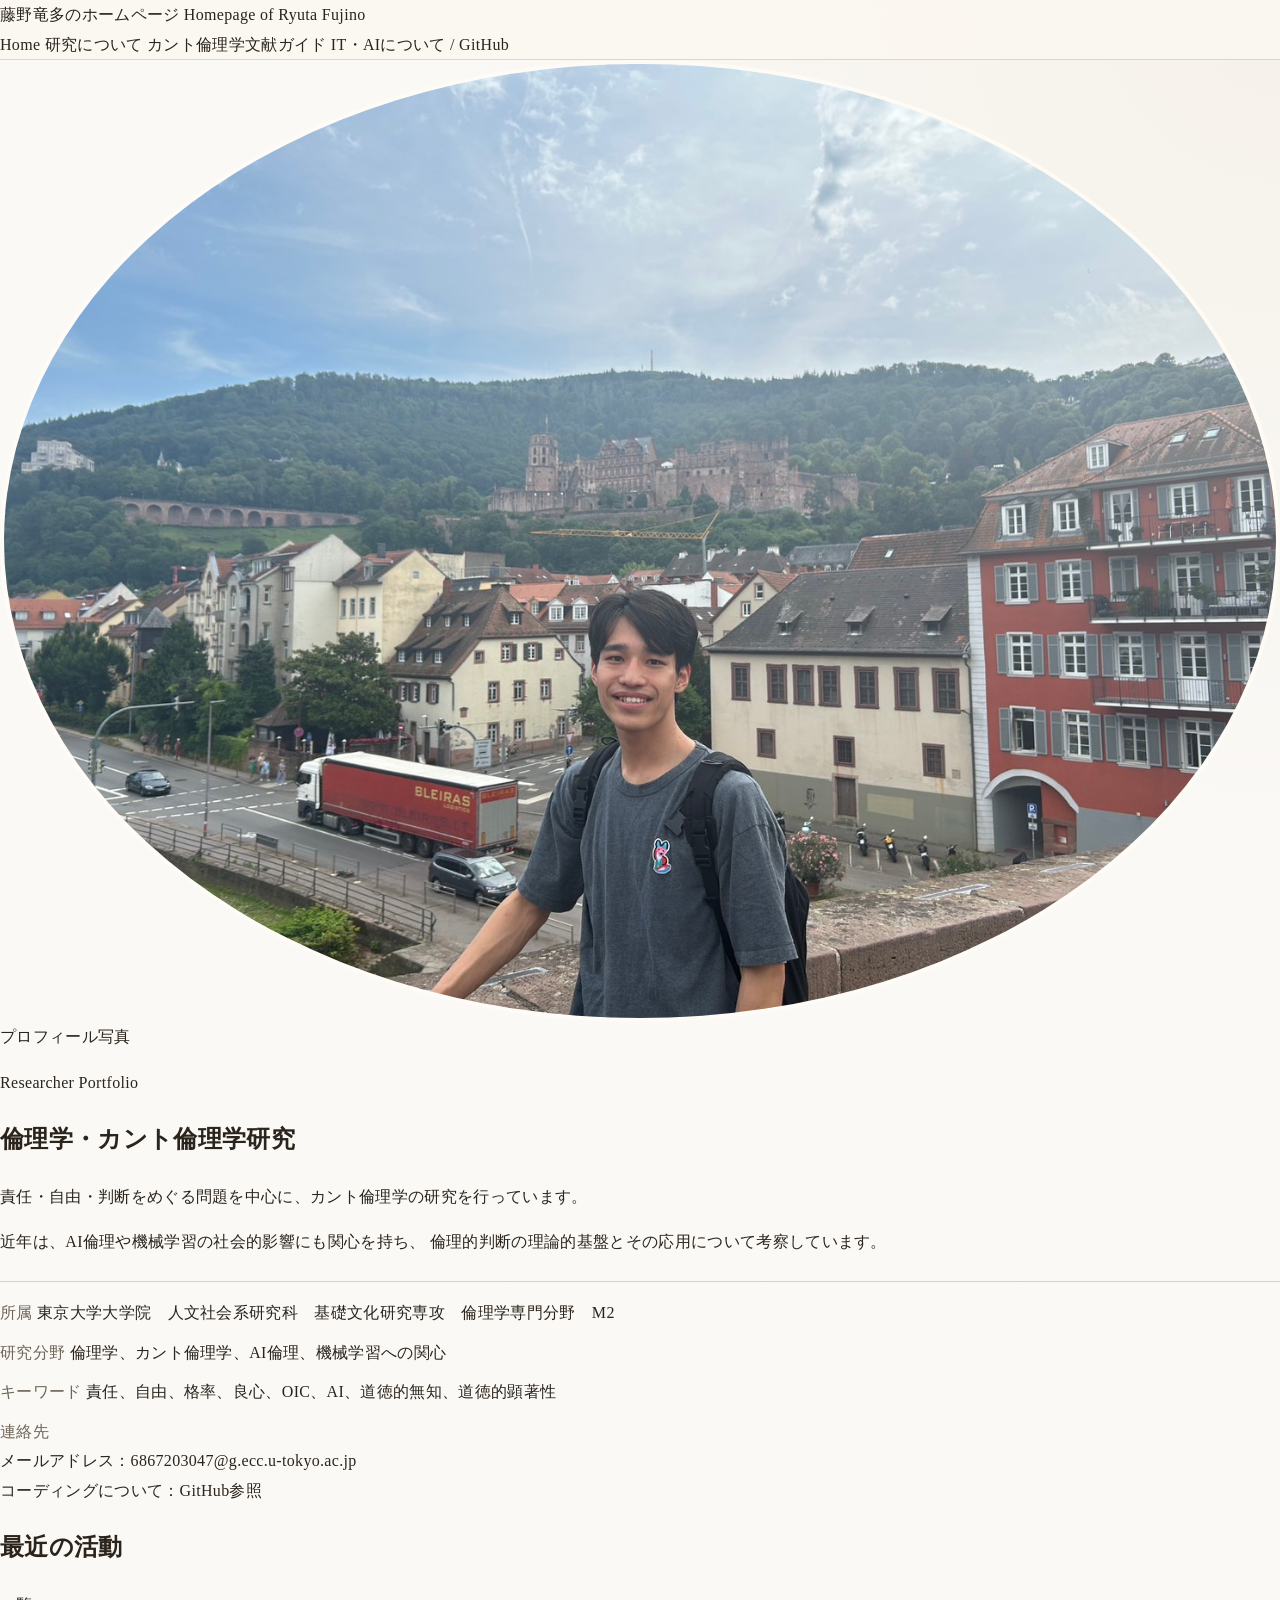
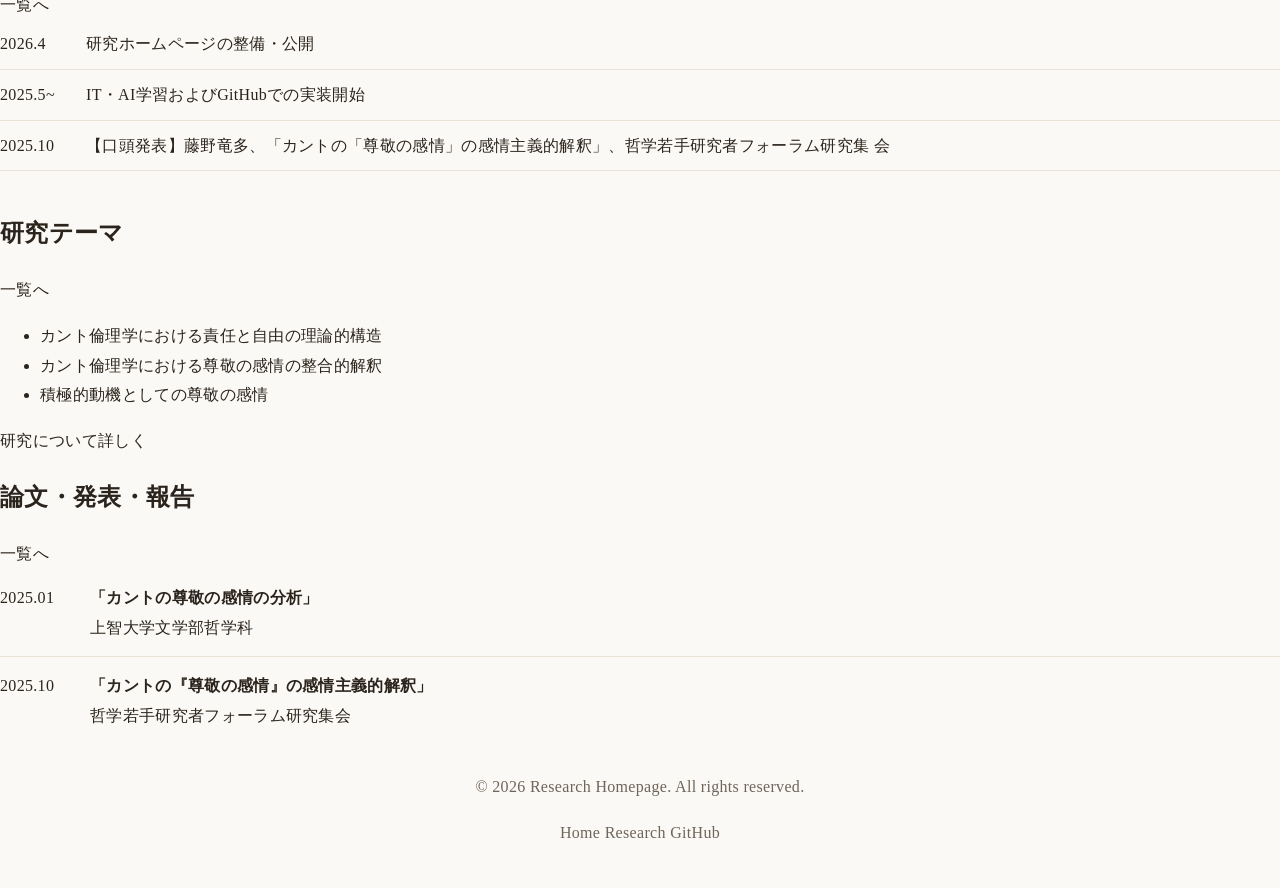
==== index.html @ c64c0708 "Update index.html" ====
<!DOCTYPE html>
<html lang="ja">
<head>
  <meta charset="UTF-8" />
  <meta name="viewport" content="width=device-width, initial-scale=1.0" />
  <title>Home | 研究者ホームページ</title>
  <meta name="description" content="倫理学・カント倫理学・AI/ITへの関心を中心とした研究者ホームページです。" />
  <link rel="stylesheet" href="styles.css" />
</head>
<body>
  <header class="site-header">
    <div class="nav">
      <a class="brand" href="index.html">
        <span class="brand-ja">藤野竜多のホームページ</span>
        <span class="brand-en">Homepage of Ryuta Fujino</span>
      </a>

      <nav class="nav-links">
        <a href="index.html" class="active">Home</a>
        <a href="research.html">研究について</a>
        <a href="guide.html">カント倫理学文献ガイド</a>
        <a href="it.html">IT・AIについて / GitHub</a>
      </nav>
    </div>
  </header>

  <main class="page-wrap">
    <section class="hero hero-home">
      <div class="hero-photo">
        <div class="photo-card">
          <img src="/images/profile.jpg" alt="プロフィール画像" class="profile-img" />
        </div>
        <p class="photo-caption">プロフィール写真</p>
      </div>

      <div class="hero-main">
        <p class="eyebrow">Researcher Portfolio</p>
        <h1>倫理学・カント倫理学研究</h1>

        <p class="lead">
          責任・自由・判断をめぐる問題を中心に、カント倫理学の研究を行っています。
        </p>
        <p class="lead">
          近年は、AI倫理や機械学習の社会的影響にも関心を持ち、
          倫理的判断の理論的基盤とその応用について考察しています。
        </p>

        <div class="hero-meta">
          <div class="meta-item">
            <span class="meta-label">所属</span>
            <span class="meta-value">東京大学大学院　人文社会系研究科　基礎文化研究専攻　倫理学専門分野　M2</span>
          </div>
          <div class="meta-item">
            <span class="meta-label">研究分野</span>
            <span class="meta-value">倫理学、カント倫理学、AI倫理、機械学習への関心</span>
          </div>
          <div class="meta-item">
            <span class="meta-label">キーワード</span>
            <span class="meta-value">責任、自由、格率、良心、OIC、AI、道徳的無知、道徳的顕著性</span>
          </div>
            <div class="meta-item">
              <span class="meta-label">連絡先</span>
              <div class="meta-value">
                <div>メールアドレス：6867203047@g.ecc.u-tokyo.ac.jp</div>
                <div>コーディングについて：<a href="https://github.com/Fujisan-moon" target="_blank">GitHub参照</a></div>
              </div>
            </div>
      </div>
    </section>

    <section class="cards cards-3">
      <article class="card">
        <div class="card-head">
          <h2>最近の活動</h2>
          <a href="research.html">一覧へ</a>
        </div>

        <ul class="simple-list activity-list">
          <li>
            <span class="list-date">2026.4</span>
            <div class="list-body">研究ホームページの整備・公開</div>
          </li>
          <li>
            <span class="list-date">2025.5~</span>
            <div class="list-body">IT・AI学習およびGitHubでの実装開始</div>
          </li>
          <li>
            <span class="list-date">2025.10</span>
            <div class="list-body">【口頭発表】藤野竜多、「カントの「尊敬の感情」の感情主義的解釈」、哲学若手研究者フォーラム研究集
会 </div>
          <li/>
        </ul>
      </article>

      <article class="card">
        <div class="card-head">
          <h2>研究テーマ</h2>
          <a href="research.html">一覧へ</a>
        </div>

        <ul class="bullet-list">
          <li>カント倫理学における責任と自由の理論的構造</li>
          <li>カント倫理学における尊敬の感情の整合的解釈</li>
          <li>積極的動機としての尊敬の感情</li>
        </ul>

        <p class="card-link">
          <a href="research.html">研究について詳しく</a>
        </p>
      </article>

      <article class="card">
        <div class="card-head">
          <h2>論文・発表・報告</h2>
          <a href="research.html">一覧へ</a>
        </div>

        <ul class="simple-list publication-list">
          <li>
            <span class="list-date">2025.01</span>
            <div class="list-body">
              <strong>「カントの尊敬の感情の分析」</strong><br />
              上智大学文学部哲学科
            </div>
          </li>
          <li>
            <span class="list-date">2025.10</span>
            <div class="list-body">
              <strong>「カントの『尊敬の感情』の感情主義的解釈」</strong><br />
              哲学若手研究者フォーラム研究集会
            </div>
          </li>
        </ul>
      </article>
    </section>
  </main>

  <footer class="site-footer">
    <div class="footer-inner">
      <p>© 2026 Research Homepage. All rights reserved.</p>
      <div class="footer-links">
        <a href="index.html">Home</a>
        <a href="research.html">Research</a>
        <a href="it.html">GitHub</a>
      </div>
    </div>
  </footer>
</body>
</html>
---- styles.css ----
@charset "UTF-8";

/* =========================
   Base
========================= */
:root {
  --bg: #f7f4ed;
  --bg-soft: #fbfaf6;
  --paper: #fffdf8;
  --line: #d9cfbf;
  --line-strong: #bca98c;
  --text: #2b241c;
  --muted: #6f6559;
  --accent: #8d7553;
  --accent-soft: #e9dfd0;
  --shadow: 0 10px 30px rgba(70, 52, 28, 0.06);
  --max-width: 1180px;
  --narrow-width: 900px;
}

* {
  box-sizing: border-box;
}

html {
  scroll-behavior: smooth;
}

body {
  margin: 0;
  color: var(--text);
  background:
    linear-gradient(to bottom, rgba(255,255,255,0.45), rgba(255,255,255,0.45)),
    radial-gradient(circle at top right, rgba(231, 219, 201, 0.55), transparent 30%),
    var(--bg);
  font-family:
    "Hiragino Mincho ProN",
    "Yu Mincho",
    "YuMincho",
    "Noto Serif JP",
    "Times New Roman",
    serif;
  line-height: 1.85;
  letter-spacing: 0.02em;
}

img {
  max-width: 100%;
  display: block;
}

a {
  color: inherit;
  text-decoration: none;
}

p {
  margin: 0 0 1rem;
}

/* =========================
   Header
========================= */
.site-header {
  position: sticky;
  top: 0;
  z-index: 100;
  background: rgba(251, 248, 241, 0.88);
  backdrop-filter: blur(10px);
  border-bottom: 1px solid rgba(188, 169, 140, 0.45);
}

.header-inner {
  max-width: var(--max-width);
  margin: 0 auto;
  padding: 18px 24px;
  display: flex;
  justify-content: space-between;
  align-items: center;
  gap: 28px;
}

.site-brand {
  display: inline-flex;
  flex-direction: column;
  gap: 2px;
  min-width: 200px;
}

.site-brand-main {
  font-size: 1.25rem;
  font-weight: 700;
  letter-spacing: 0.06em;
}

.site-brand-sub {
  font-size: 0.78rem;
  color: var(--muted);
  letter-spacing: 0.08em;
}

.site-nav {
  display: flex;
  flex-wrap: wrap;
  justify-content: flex-end;
  gap: 22px;
}

.site-nav a {
  position: relative;
  font-size: 0.98rem;
  color: var(--text);
  padding-bottom: 4px;
}

.site-nav a::after {
  content: "";
  position: absolute;
  left: 0;
  bottom: -1px;
  width: 100%;
  height: 1px;
  background: var(--line-strong);
  transform: scaleX(0);
  transform-origin: center;
  transition: transform 0.22s ease;
}

.site-nav a:hover::after,
.site-nav a.active::after {
  transform: scaleX(1);
}

/* =========================
   Layout
========================= */
.page-shell {
  max-width: var(--max-width);
  margin: 0 auto;
  padding: 44px 24px 80px;
}

.page-narrow {
  max-width: var(--narrow-width);
}

.page-hero {
  text-align: center;
  margin-bottom: 28px;
}

.page-title {
  margin: 0;
  font-size: clamp(2rem, 4vw, 3.2rem);
  line-height: 1.25;
  letter-spacing: 0.06em;
}

.page-intro {
  max-width: 760px;
  margin: 0 auto;
  color: var(--muted);
}

/* =========================
   Hero
========================= */
.hero-panel {
  position: relative;
  display: grid;
  grid-template-columns: 300px 1fr;
  gap: 42px;
  align-items: center;
  background:
    linear-gradient(to right, rgba(255,253,248,0.92), rgba(255,250,242,0.94)),
    url("data:image/svg+xml,%3Csvg xmlns='http://www.w3.org/2000/svg' width='240' height='240' viewBox='0 0 240 240'%3E%3Cg fill='none' stroke='%23d8cbb8' stroke-width='1'%3E%3Cpath d='M20 120h200'/%3E%3Cpath d='M120 20v200'/%3E%3Ccircle cx='120' cy='120' r='86'/%3E%3C/g%3E%3C/svg%3E");
  background-position: right -50px center;
  background-repeat: no-repeat;
  border: 1px solid var(--line);
  border-radius: 28px;
  padding: 38px;
  box-shadow: var(--shadow);
  margin-bottom: 30px;
}

.hero-panel::before {
  content: "";
  position: absolute;
  inset: 14px;
  border: 1px solid rgba(188, 169, 140, 0.28);
  border-radius: 20px;
  pointer-events: none;
}

.hero-profile {
  display: flex;
  justify-content: center;
}

.profile-frame {
  width: 240px;
  aspect-ratio: 1 / 1;
  border-radius: 50%;
  padding: 8px;
  background: linear-gradient(145deg, #f9f4eb, #efe4d2);
  box-shadow: inset 0 0 0 1px rgba(188, 169, 140, 0.45);
}

.profile-img {
  width: 100%;
  height: 100%;
  object-fit: cover;
  border-radius: 50%;
  border: 4px solid rgba(255, 252, 247, 0.9);
}

.hero-kicker {
  margin: 0 0 8px;
  color: var(--accent);
  font-size: 0.88rem;
  letter-spacing: 0.14em;
  text-transform: uppercase;
}

.hero-title {
  margin: 0;
  font-size: clamp(2rem, 4vw, 3.4rem);
  line-height: 1.3;
  letter-spacing: 0.06em;
}

.crest-divider {
  display: flex;
  align-items: center;
  gap: 14px;
  margin: 20px 0 22px;
}

.crest-divider.narrow {
  max-width: 420px;
  margin: 20px auto 22px;
}

.crest-divider span {
  display: block;
}

.crest-divider span:first-child,
.crest-divider span:last-child {
  flex: 1;
  height: 1px;
  background: linear-gradient(to right, transparent, var(--line-strong), transparent);
}

.crest-mark {
  color: var(--accent);
  font-size: 0.95rem;
}

.hero-lead {
  max-width: 760px;
  color: #43372c;
  font-size: 1.02rem;
}

.hero-meta {
  margin-top: 24px;
  border-top: 1px solid rgba(188, 169, 140, 0.5);
  padding-top: 16px;
  display: grid;
  gap: 10px;
}

.meta-row {
  display: grid;
  grid-template-columns: 110px 1fr;
  gap: 14px;
}

.meta-label {
  color: var(--muted);
}

.meta-value {
  color: var(--text);
}

/* =========================
   Cards / Sections
========================= */
.card-grid {
  display: grid;
  gap: 24px;
  margin-top: 24px;
}

.card-grid-two {
  grid-template-columns: repeat(2, minmax(0, 1fr));
}

.feature-card,
.content-card {
  background: linear-gradient(to bottom, rgba(255,253,249,0.96), rgba(252,248,240,0.96));
  border: 1px solid var(--line);
  border-radius: 22px;
  padding: 28px 26px;
  box-shadow: var(--shadow);
}

.section-title {
  position: relative;
  margin: 0 0 18px;
  padding-bottom: 10px;
  font-size: 1.55rem;
  letter-spacing: 0.05em;
}

.section-title::after {
  content: "";
  position: absolute;
  left: 0;
  bottom: 0;
  width: 88px;
  height: 1px;
  background: linear-gradient(to right, var(--line-strong), transparent);
}

.text-link {
  display: inline-block;
  margin-top: 10px;
  color: var(--accent);
  border-bottom: 1px solid rgba(141, 117, 83, 0.5);
}

.text-link:hover {
  opacity: 0.8;
}

/* =========================
   Lists
========================= */
.activity-list,
.plain-list,
.publication-list {
  margin: 0;
  padding: 0;
  list-style: none;
}

.activity-list li {
  display: grid;
  grid-template-columns: 72px 1fr;
  gap: 14px;
  padding: 10px 0;
  border-bottom: 1px solid rgba(188, 169, 140, 0.28);
}

.activity-list li:last-child {
  border-bottom: none;
}

.activity-date {
  color: var(--accent);
  font-size: 0.95rem;
}

.activity-text {
  color: var(--text);
}

.theme-grid {
  display: grid;
  grid-template-columns: repeat(2, minmax(0, 1fr));
  gap: 18px;
}

.theme-item {
  background: rgba(255, 252, 246, 0.68);
  border: 1px solid rgba(188, 169, 140, 0.3);
  border-radius: 16px;
  padding: 18px;
}

.theme-item h3 {
  margin: 0 0 8px;
  font-size: 1.08rem;
  color: #3d2f21;
}

.theme-item p {
  margin: 0;
  color: var(--muted);
  font-size: 0.96rem;
}

.publication-list li {
  display: grid;
  grid-template-columns: 74px 1fr;
  gap: 16px;
  padding: 14px 0;
  border-bottom: 1px solid rgba(188, 169, 140, 0.28);
}

.publication-list li:last-child {
  border-bottom: none;
}

.pub-year {
  color: var(--accent);
  font-size: 0.95rem;
  padding-top: 2px;
}

.pub-body {
  color: var(--text);
}

.plain-list li {
  position: relative;
  padding-left: 1.2em;
  margin-bottom: 10px;
}

.plain-list li::before {
  content: "・";
  position: absolute;
  left: 0;
  color: var(--accent);
}

/* =========================
   Footer
========================= */
.site-footer {
  padding: 28px 24px 40px;
  text-align: center;
  color: var(--muted);
}

.footer-crest {
  margin-bottom: 8px;
  color: var(--accent);
  font-size: 1.1rem;
}

/* =========================
   Responsive
========================= */
@media (max-width: 980px) {
  .hero-panel {
    grid-template-columns: 1fr;
    text-align: center;
    padding: 30px 22px;
  }

  .hero-lead {
    margin-left: auto;
    margin-right: auto;
  }

  .meta-row {
    grid-template-columns: 1fr;
    gap: 4px;
    text-align: left;
  }

  .card-grid-two {
    grid-template-columns: 1fr;
  }
}

@media (max-width: 760px) {
  .header-inner {
    flex-direction: column;
    align-items: flex-start;
  }

  .site-nav {
    justify-content: flex-start;
    gap: 16px;
  }

  .page-shell {
    padding: 28px 16px 64px;
  }

  .hero-title,
  .page-title {
    letter-spacing: 0.04em;
  }

  .theme-grid {
    grid-template-columns: 1fr;
  }

  .publication-list li,
  .activity-list li {
    grid-template-columns: 1fr;
    gap: 4px;
  }

  .feature-card,
  .content-card {
    padding: 22px 18px;
  }
}
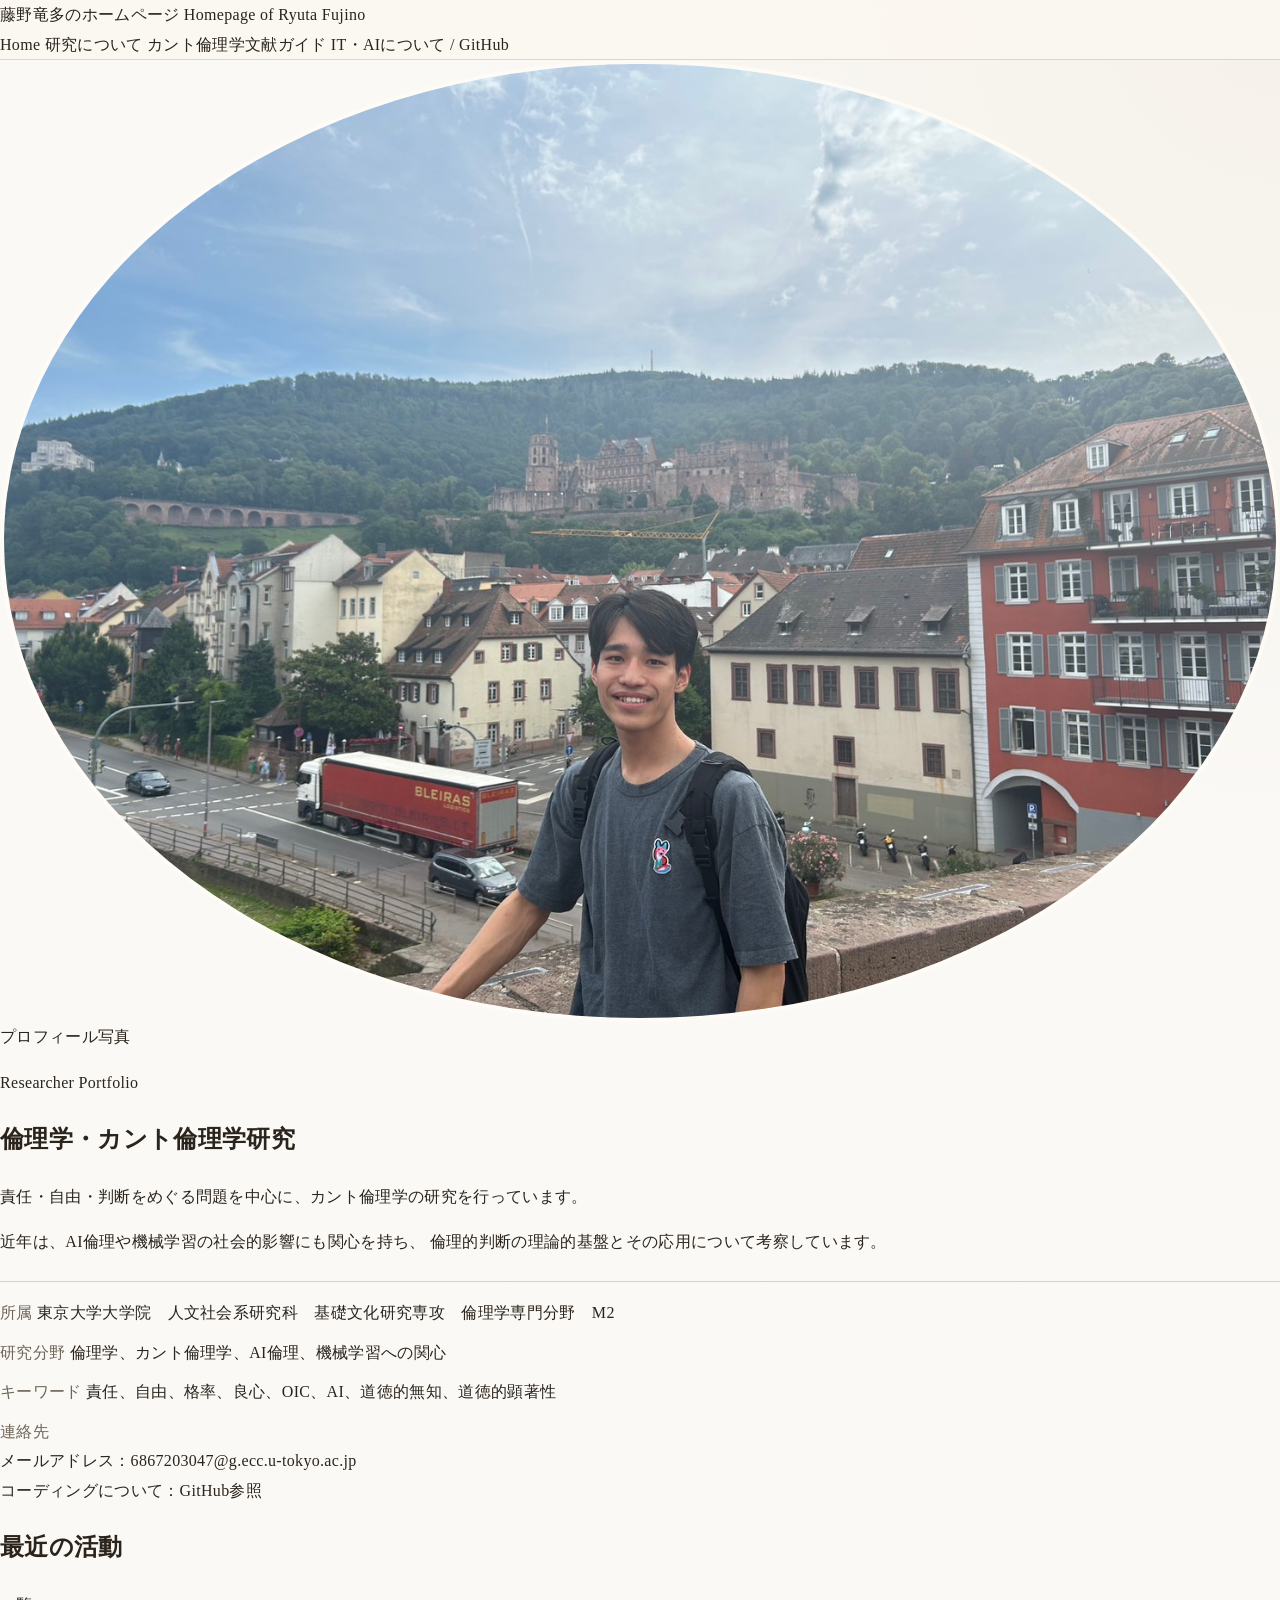
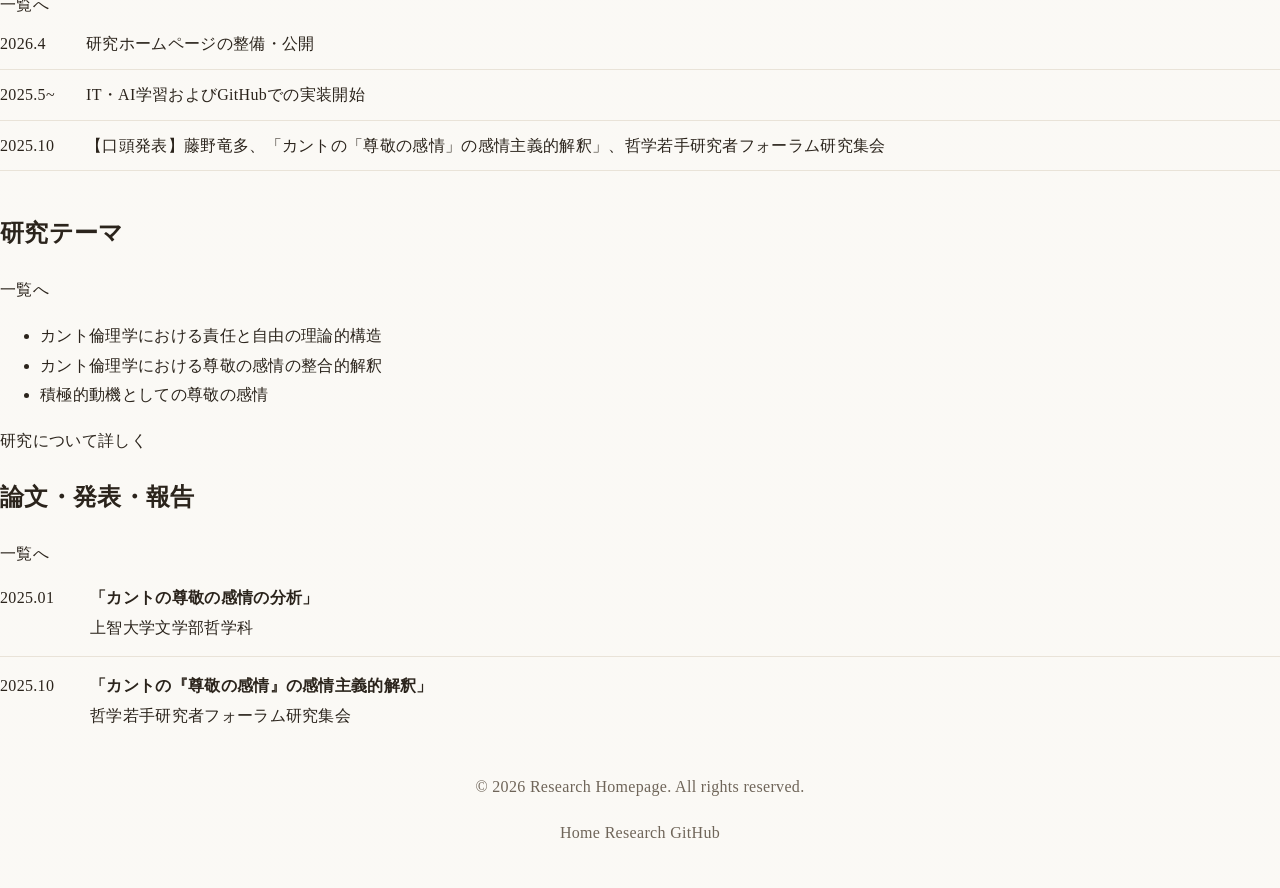
==== commit dd7bee6d: "Update index.html" ====
--- a/index.html
+++ b/index.html
@@ -86,8 +86,7 @@
           </li>
           <li>
             <span class="list-date">2025.10</span>
-            <div class="list-body">【口頭発表】藤野竜多、「カントの「尊敬の感情」の感情主義的解釈」、哲学若手研究者フォーラム研究集
-会 </div>
+            <div class="list-body">【口頭発表】藤野竜多、「カントの「尊敬の感情」の感情主義的解釈」、哲学若手研究者フォーラム研究集会 </div>
           <li/>
         </ul>
       </article>
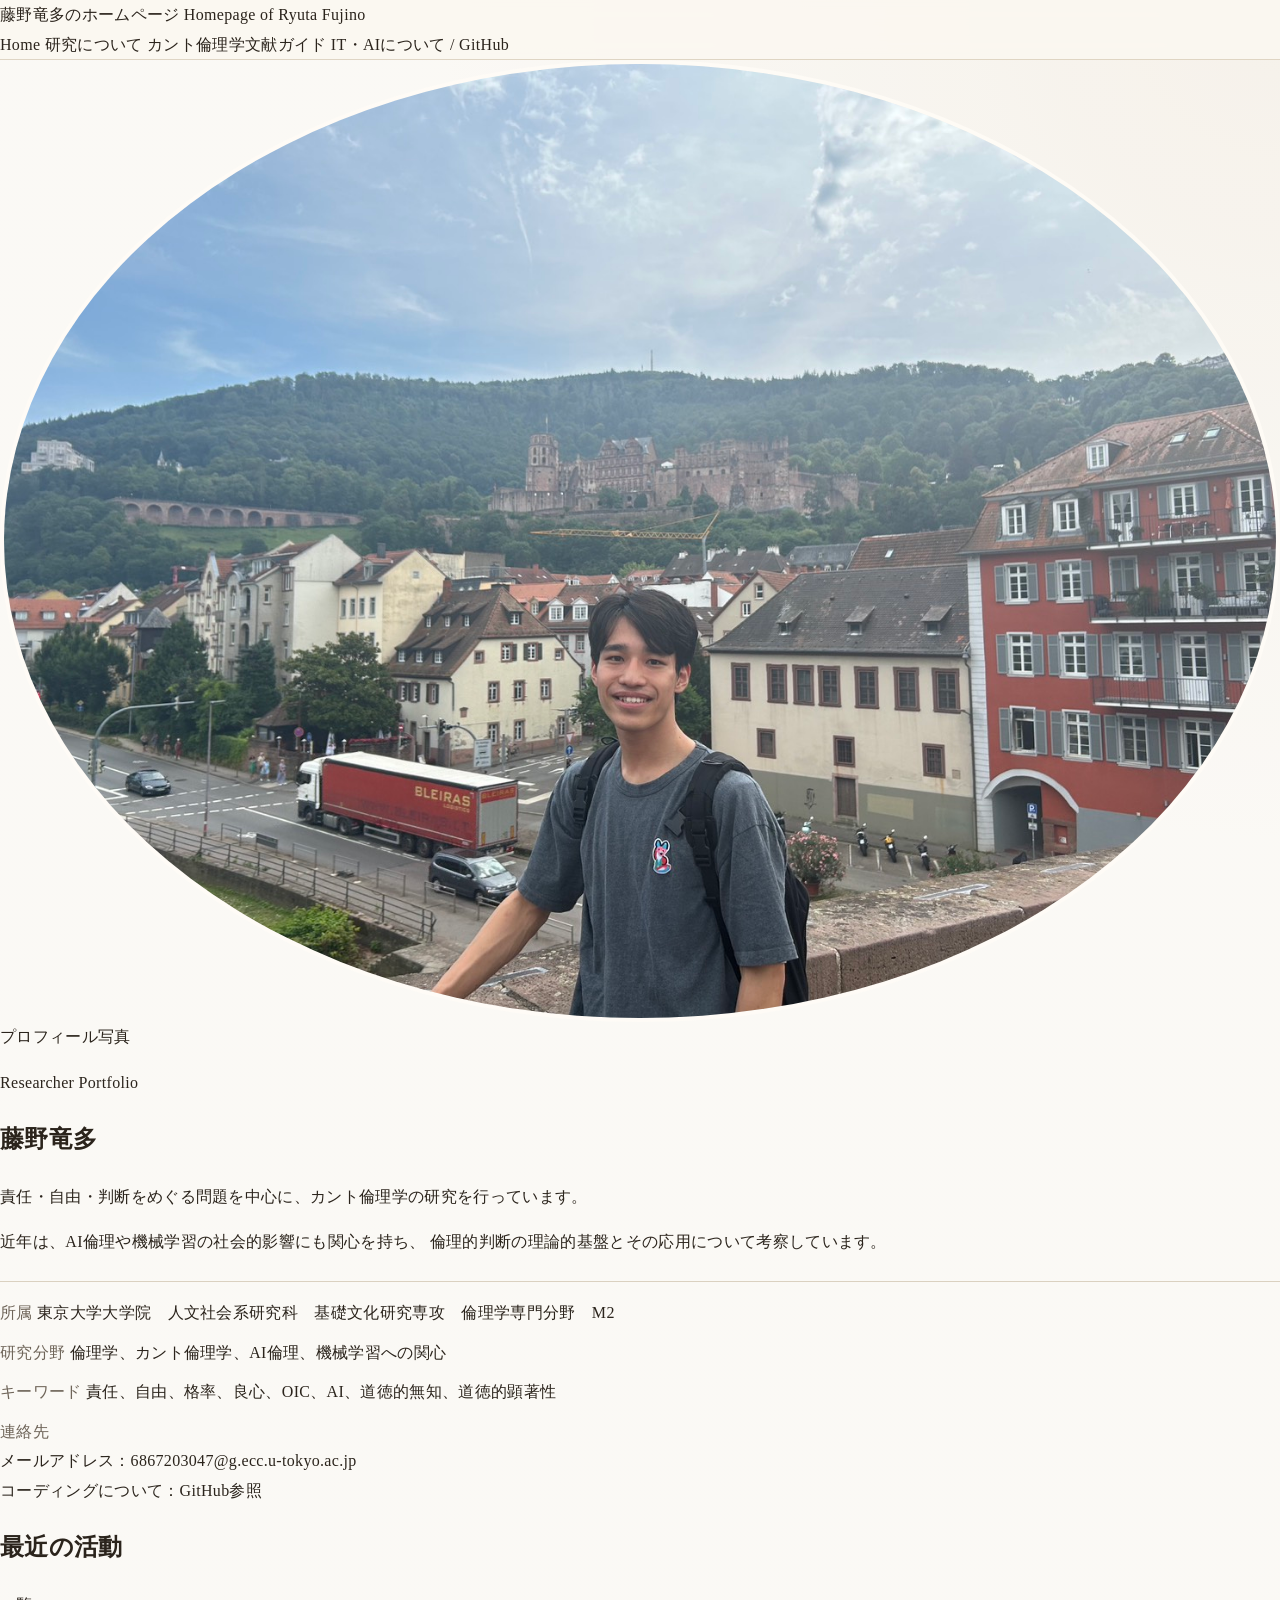
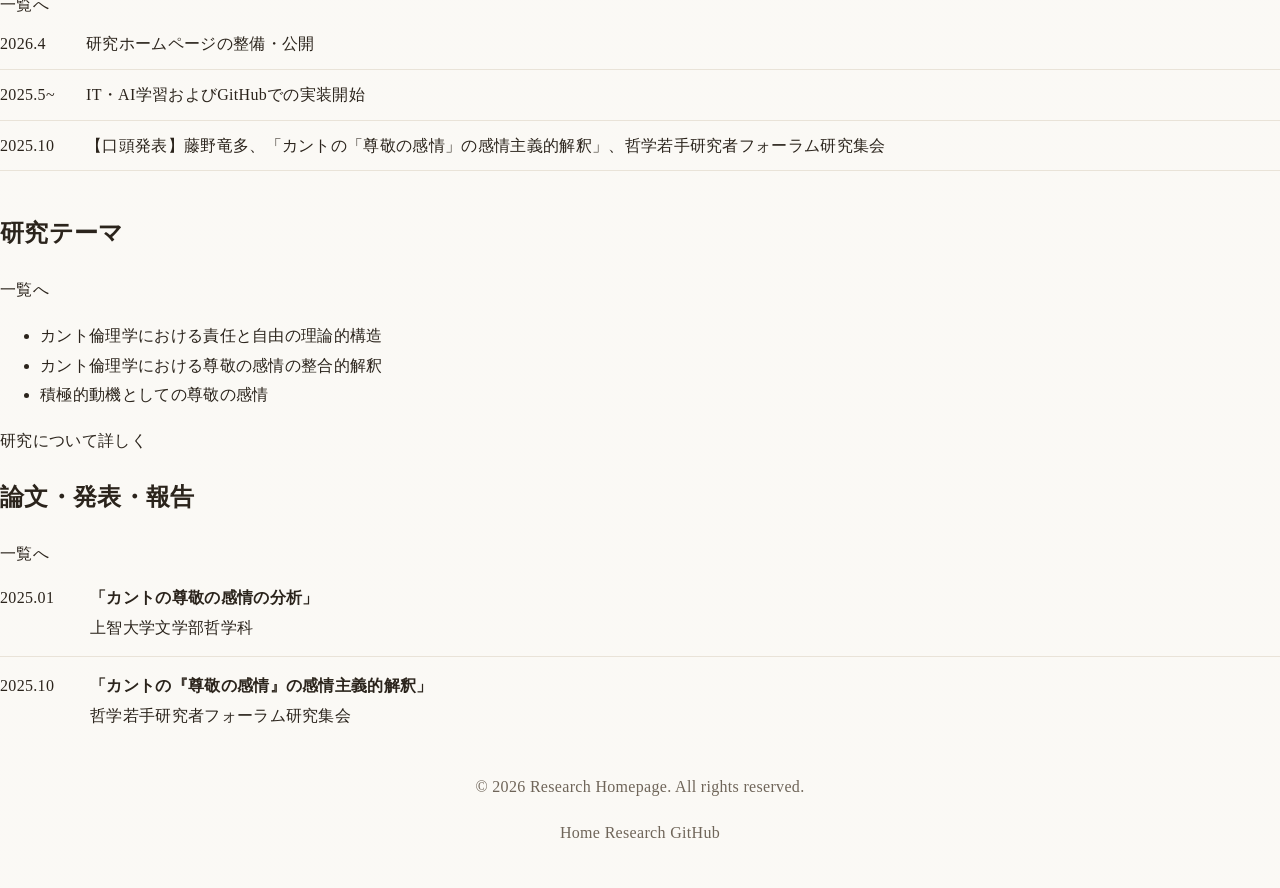
==== commit 0b0835ae: "Update heading in index.html" ====
--- a/index.html
+++ b/index.html
@@ -35,7 +35,7 @@
 
       <div class="hero-main">
         <p class="eyebrow">Researcher Portfolio</p>
-        <h1>倫理学・カント倫理学研究</h1>
+        <h1>藤野竜多</h1>
 
         <p class="lead">
           責任・自由・判断をめぐる問題を中心に、カント倫理学の研究を行っています。
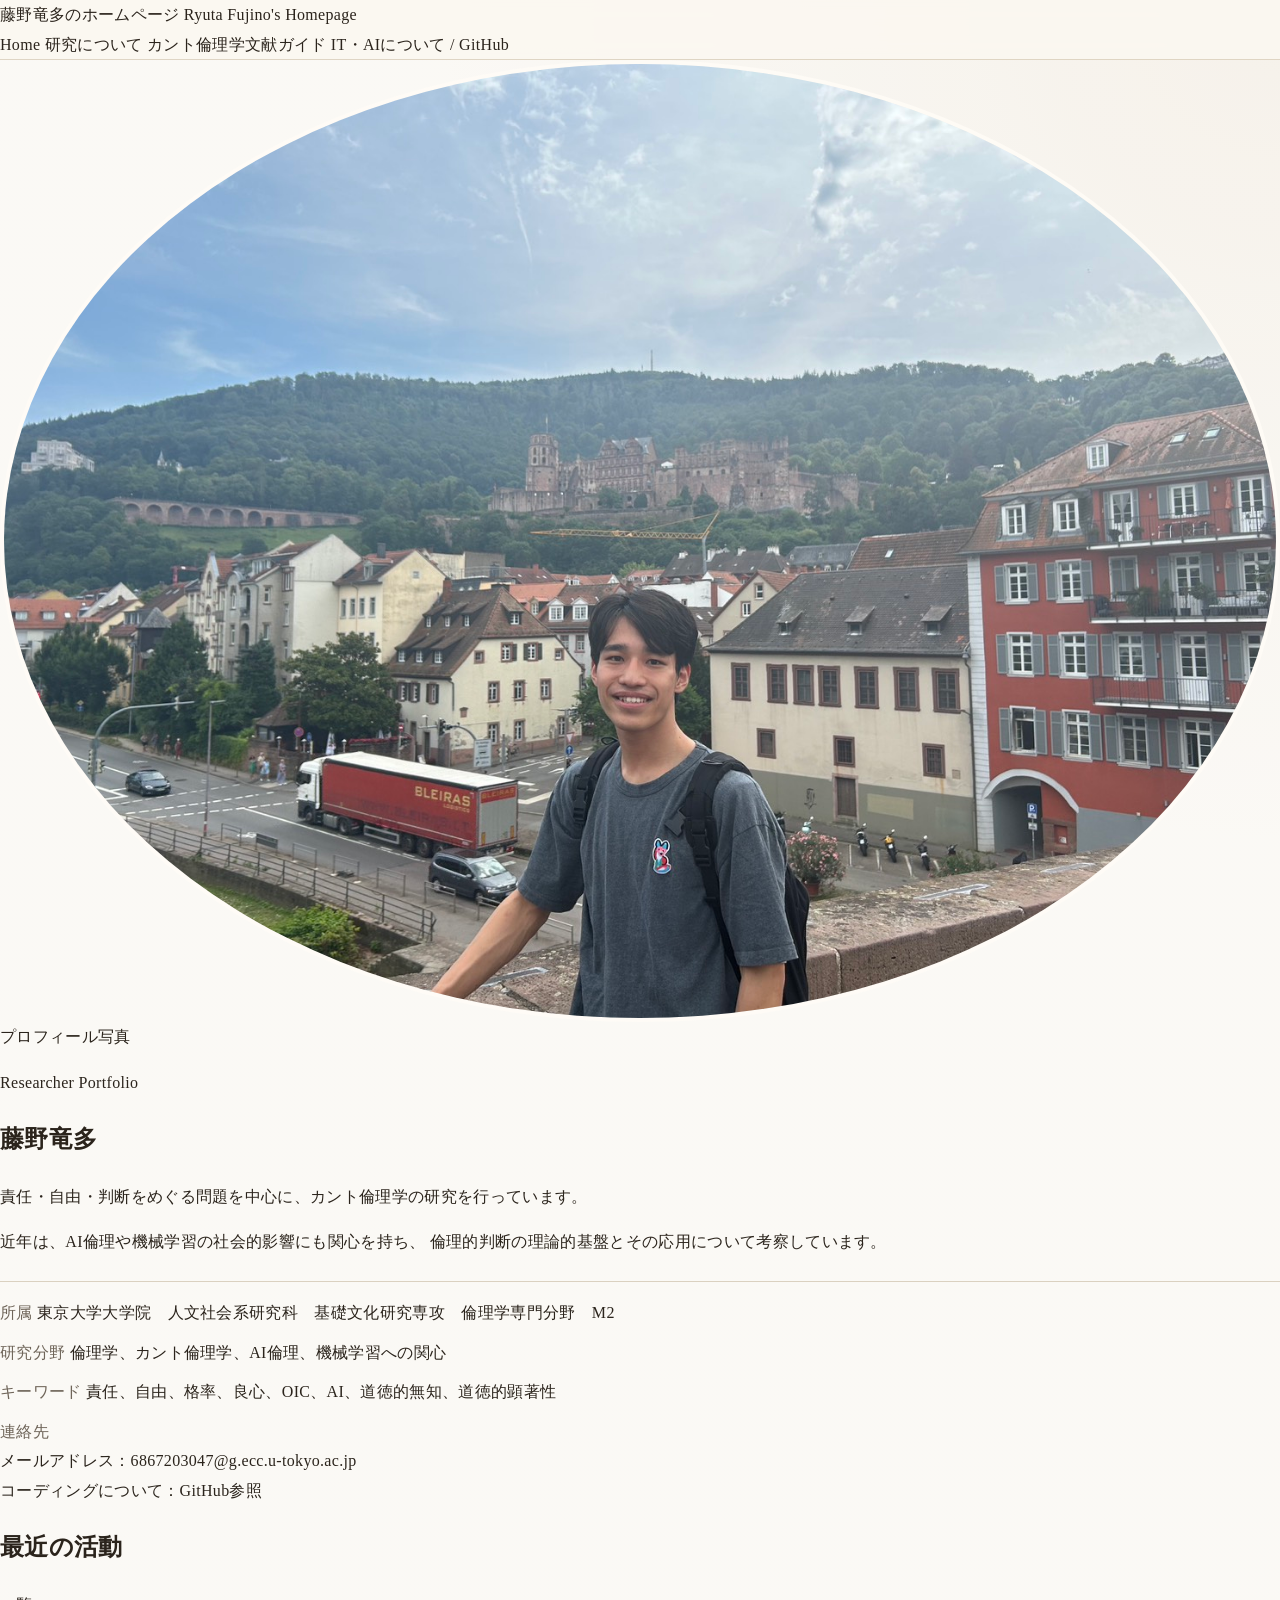
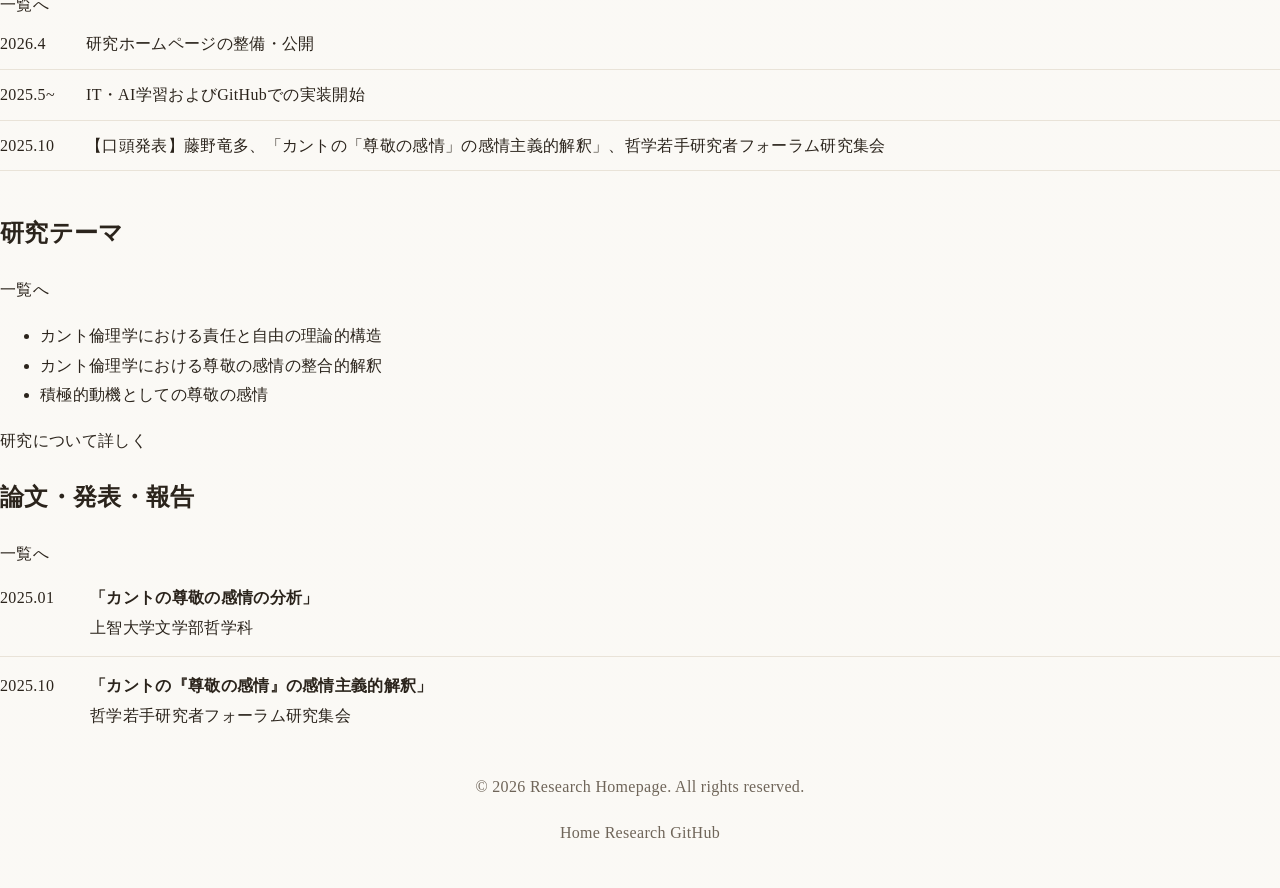
==== commit 87e0b752: "Update English brand name in index.html" ====
--- a/index.html
+++ b/index.html
@@ -12,7 +12,7 @@
     <div class="nav">
       <a class="brand" href="index.html">
         <span class="brand-ja">藤野竜多のホームページ</span>
-        <span class="brand-en">Homepage of Ryuta Fujino</span>
+        <span class="brand-en">Ryuta Fujino's Homepage</span>
       </a>
 
       <nav class="nav-links">
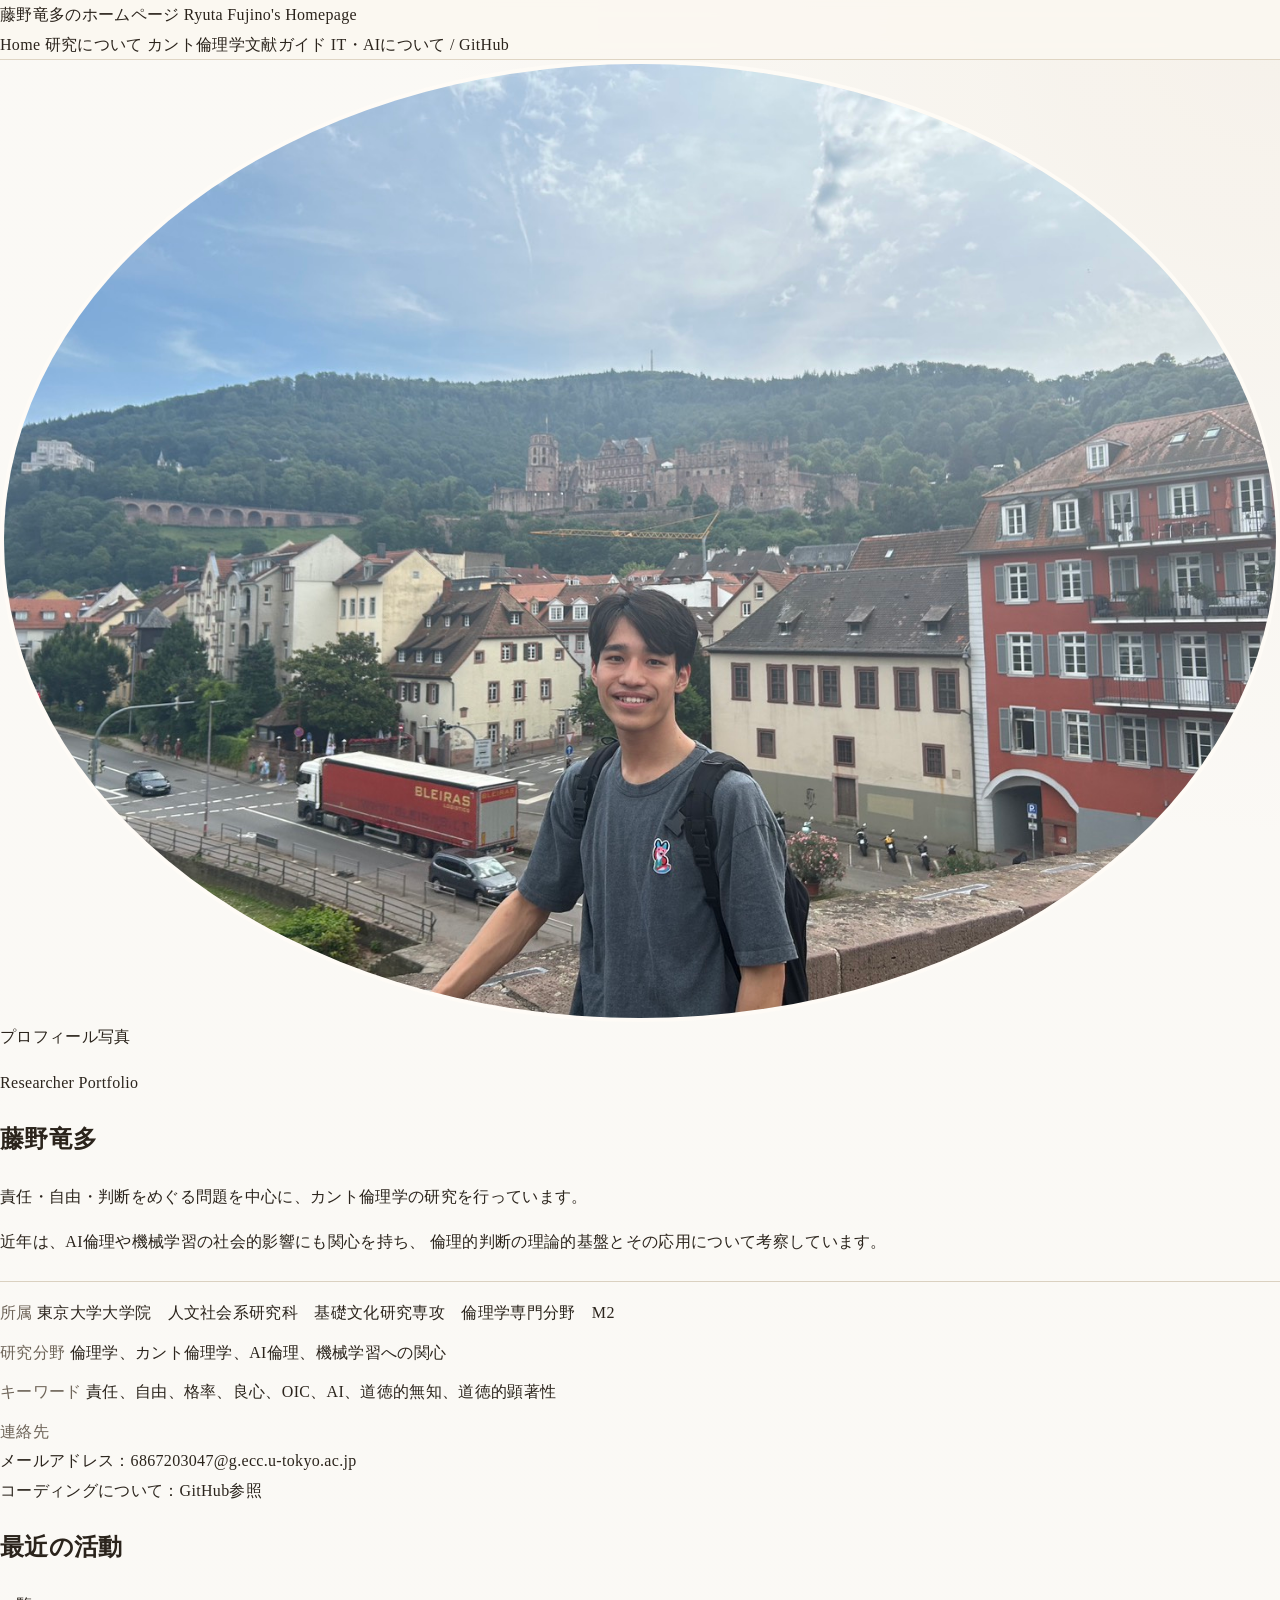
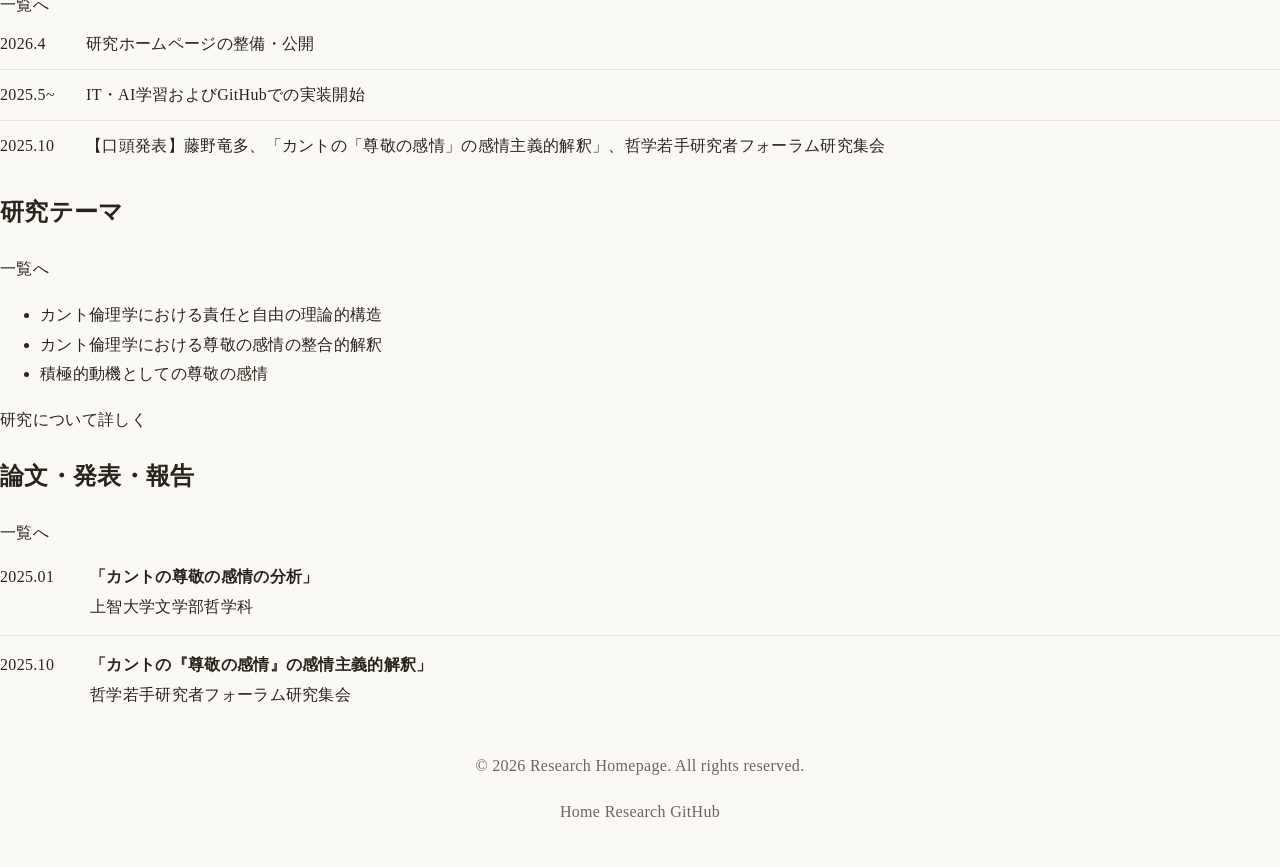
==== commit 3a124f07: "Fix closing tag for list item in index.html" ====
--- a/index.html
+++ b/index.html
@@ -87,7 +87,7 @@
           <li>
             <span class="list-date">2025.10</span>
             <div class="list-body">【口頭発表】藤野竜多、「カントの「尊敬の感情」の感情主義的解釈」、哲学若手研究者フォーラム研究集会 </div>
-          <li/>
+          </li>
         </ul>
       </article>
 
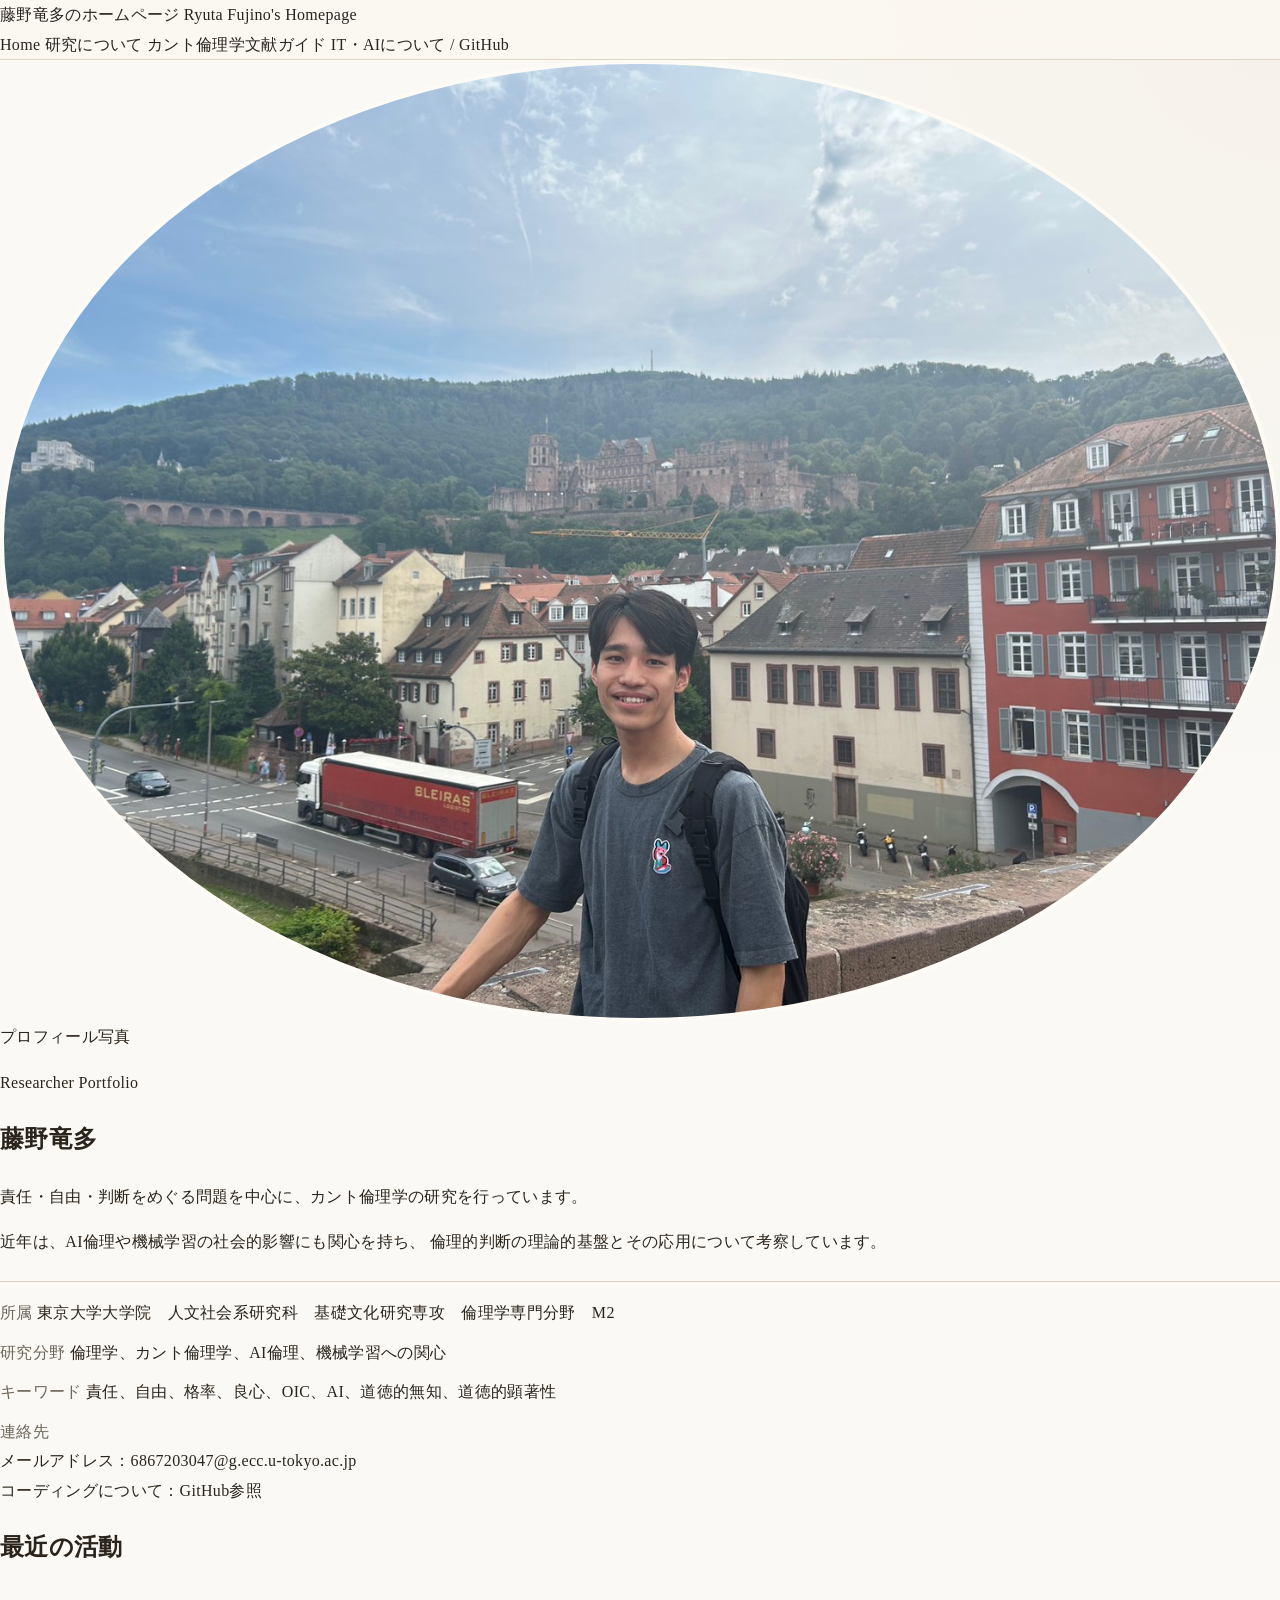
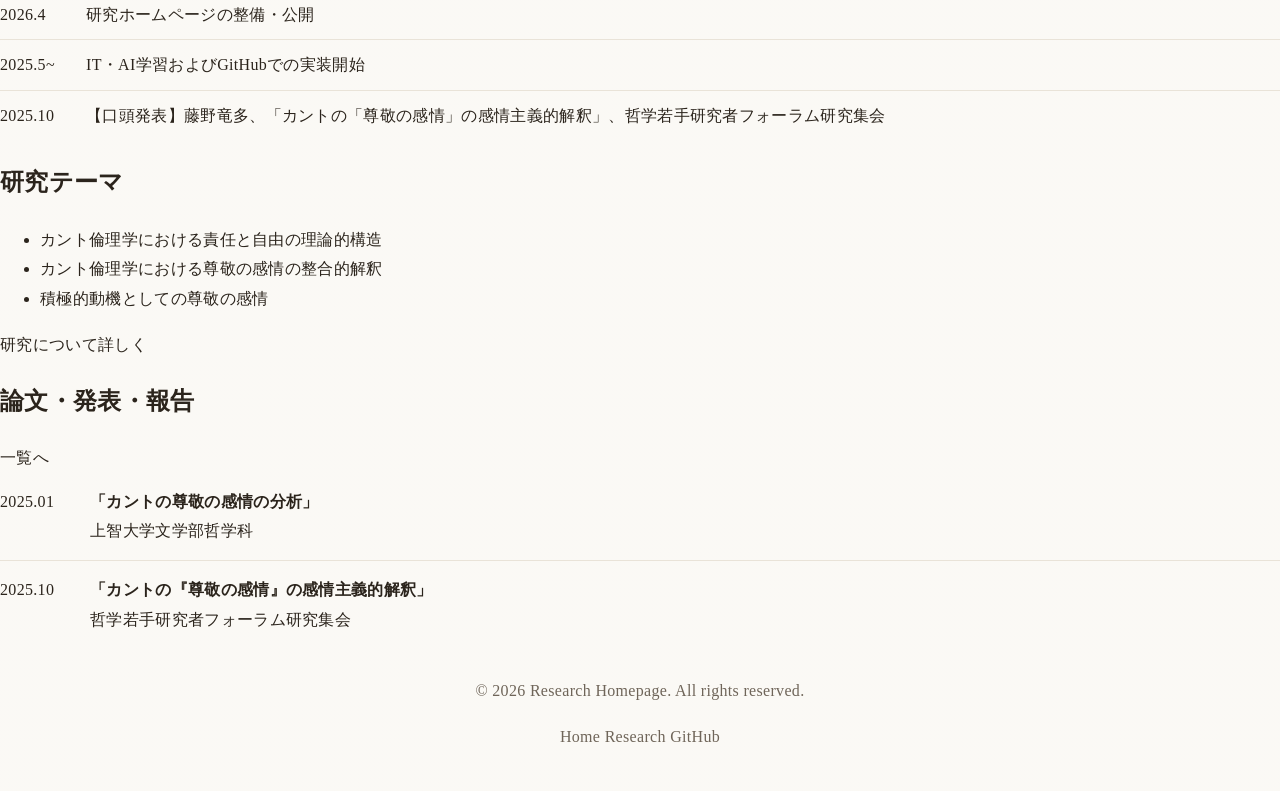
==== commit 557b3d64: "Update index.html" ====
--- a/index.html
+++ b/index.html
@@ -72,7 +72,6 @@
       <article class="card">
         <div class="card-head">
           <h2>最近の活動</h2>
-          <a href="research.html">一覧へ</a>
         </div>
 
         <ul class="simple-list activity-list">
@@ -94,7 +93,6 @@
       <article class="card">
         <div class="card-head">
           <h2>研究テーマ</h2>
-          <a href="research.html">一覧へ</a>
         </div>
 
         <ul class="bullet-list">
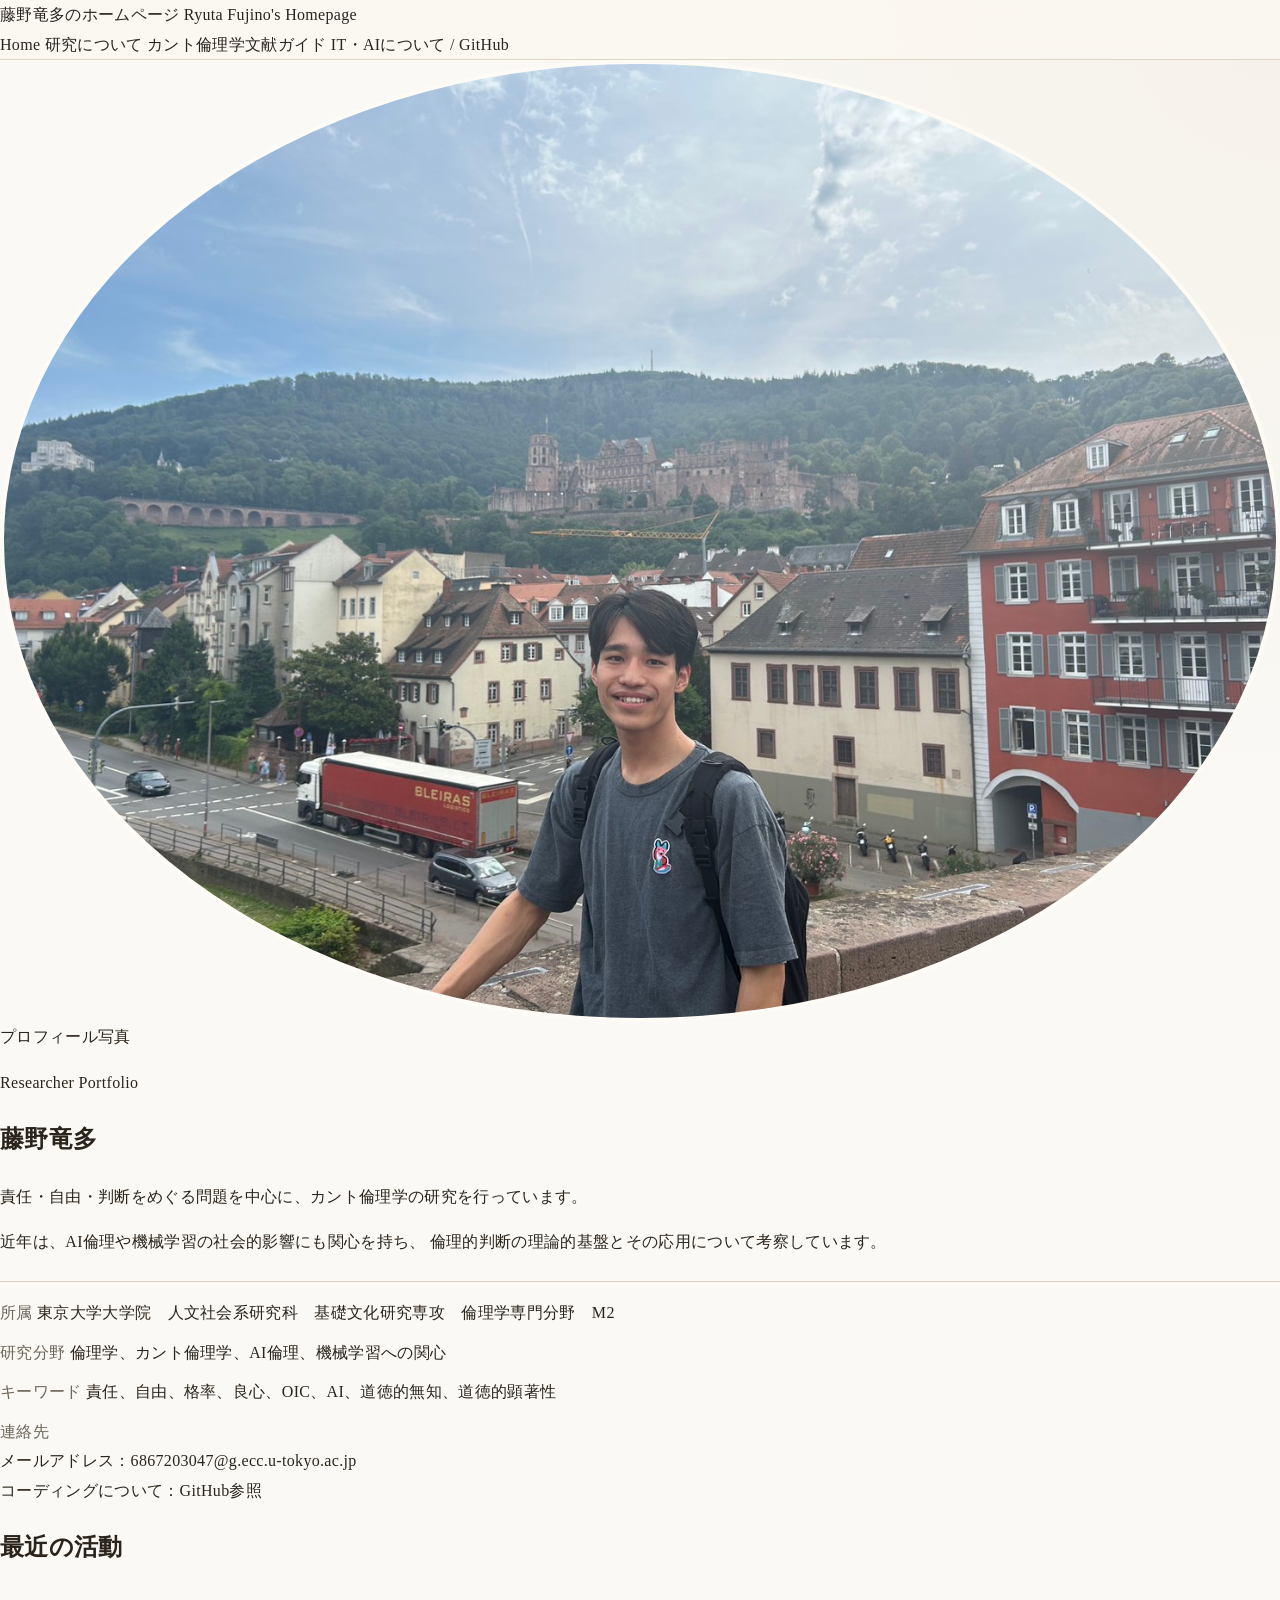
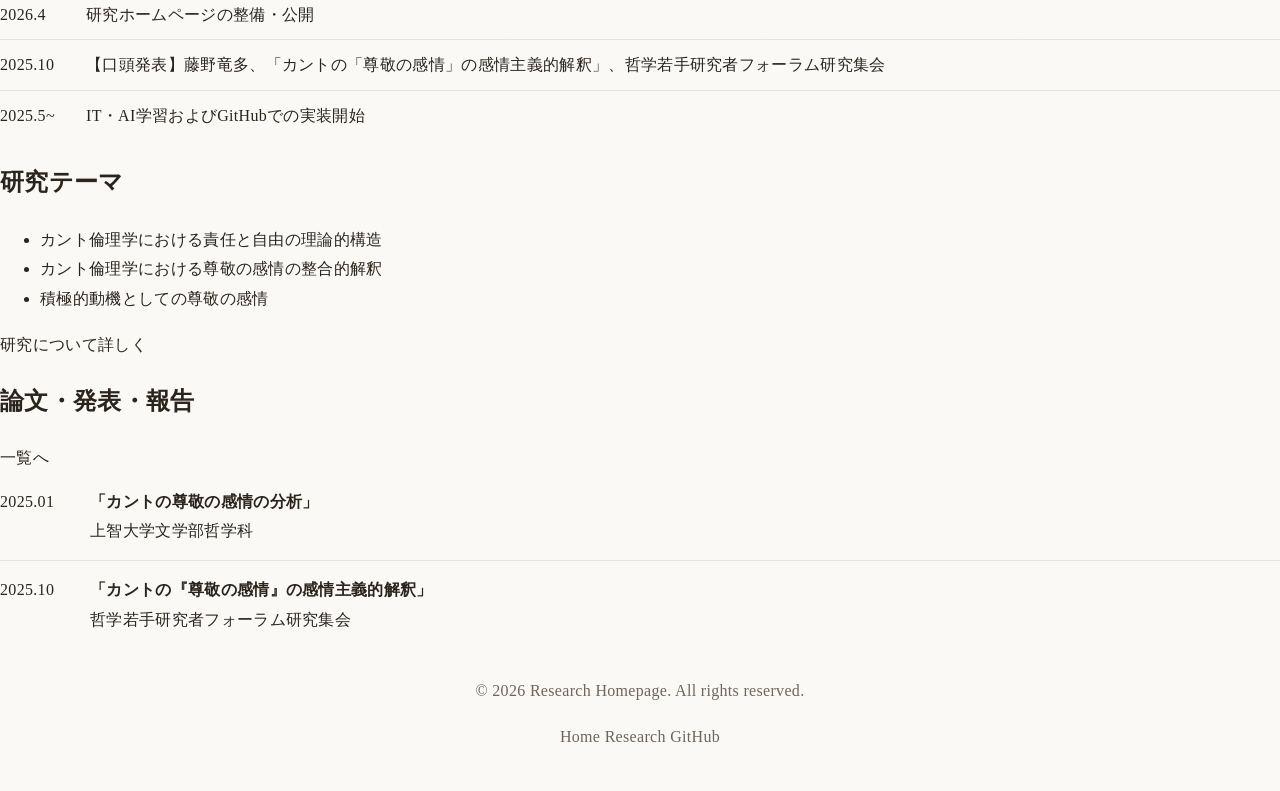
==== commit fa6868ae: "Update index.html" ====
--- a/index.html
+++ b/index.html
@@ -78,14 +78,14 @@
           <li>
             <span class="list-date">2026.4</span>
             <div class="list-body">研究ホームページの整備・公開</div>
+          </li>           
+          <li>
+            <span class="list-date">2025.10</span>
+            <div class="list-body">【口頭発表】藤野竜多、「カントの「尊敬の感情」の感情主義的解釈」、哲学若手研究者フォーラム研究集会 </div>
           </li>
           <li>
             <span class="list-date">2025.5~</span>
             <div class="list-body">IT・AI学習およびGitHubでの実装開始</div>
-          </li>
-          <li>
-            <span class="list-date">2025.10</span>
-            <div class="list-body">【口頭発表】藤野竜多、「カントの「尊敬の感情」の感情主義的解釈」、哲学若手研究者フォーラム研究集会 </div>
           </li>
         </ul>
       </article>
